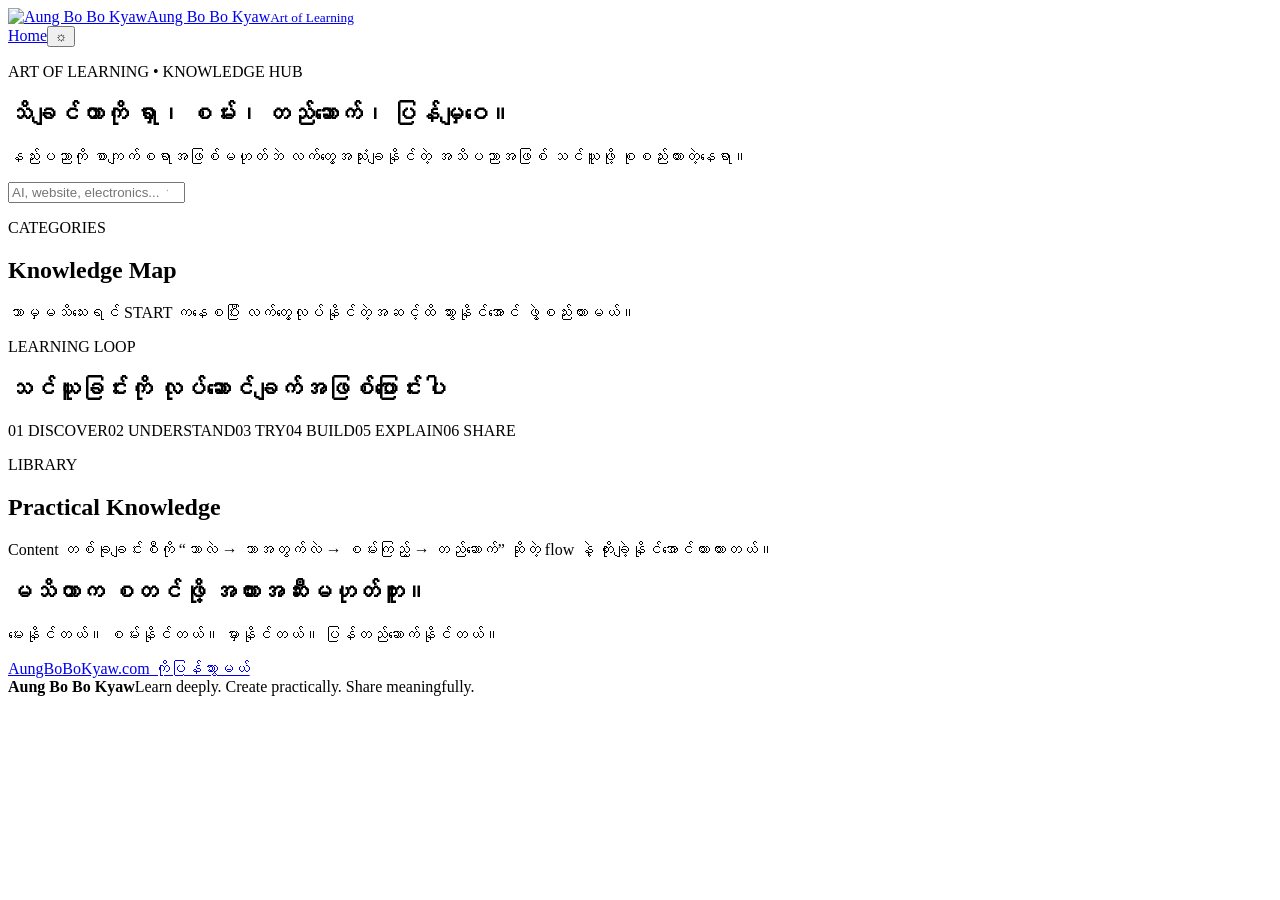
==== knowledge/index.html @ 3d87d6b7 "Phase 2: add Knowledge Hub foundation" ====
<!doctype html>
<html lang="my" data-theme="dark">
<head>
<meta charset="utf-8">
<meta name="viewport" content="width=device-width,initial-scale=1,viewport-fit=cover">
<meta name="theme-color" content="#0B1F3A">
<meta name="description" content="Aung Bo Bo Kyaw Knowledge Hub — AI, technology, web, digital skills, electronics and practical learning in Myanmar language.">
<link rel="canonical" href="https://www.aungbobokyaw.com/knowledge/">
<meta property="og:title" content="Knowledge Hub — Aung Bo Bo Kyaw">
<meta property="og:description" content="Learn, practice, build and share practical knowledge in Myanmar language.">
<meta property="og:type" content="website">
<meta property="og:url" content="https://www.aungbobokyaw.com/knowledge/">
<title>Knowledge Hub — Aung Bo Bo Kyaw</title>
<link rel="stylesheet" href="/knowledge/knowledge.css">
</head>
<body>
<header class="site-header"><nav class="nav wrap"><a class="brand" href="/"><img src="/logo.webp" alt="Aung Bo Bo Kyaw"><span>Aung Bo Bo Kyaw<small>Art of Learning</small></span></a><div class="nav-actions"><a href="/">Home</a><button id="theme" aria-label="Toggle theme">☼</button></div></nav></header>
<main>
<section class="hero wrap"><p class="eyebrow">ART OF LEARNING • KNOWLEDGE HUB</p><h1>သိချင်တာကို ရှာ၊ စမ်း၊ တည်ဆောက်၊ ပြန်မျှဝေ။</h1><p class="lead">နည်းပညာကို စာကျက်စရာအဖြစ်မဟုတ်ဘဲ လက်တွေ့အသုံးချနိုင်တဲ့ အသိပညာအဖြစ် သင်ယူဖို့ စုစည်းထားတဲ့နေရာ။</p><div class="search"><input id="search" type="search" placeholder="AI, website, electronics... ရှာပါ" aria-label="Search knowledge"><span id="count"></span></div></section>
<section class="wrap"><div class="section-head"><p class="eyebrow">CATEGORIES</p><h2>Knowledge Map</h2><p>ဘာမှမသိသေးရင် START ကနေစပြီး လက်တွေ့လုပ်နိုင်တဲ့အဆင့်ထိ သွားနိုင်အောင် ဖွဲ့စည်းထားမယ်။</p></div><div id="categories" class="category-grid"></div></section>
<section class="wrap method"><div><p class="eyebrow">LEARNING LOOP</p><h2>သင်ယူခြင်းကို လုပ်ဆောင်ချက်အဖြစ်ပြောင်းပါ</h2></div><div class="steps"><span>01 DISCOVER</span><span>02 UNDERSTAND</span><span>03 TRY</span><span>04 BUILD</span><span>05 EXPLAIN</span><span>06 SHARE</span></div></section>
<section class="wrap library"><div class="section-head"><p class="eyebrow">LIBRARY</p><h2>Practical Knowledge</h2><p>Content တစ်ခုချင်းစီကို “ဘာလဲ → ဘာအတွက်လဲ → စမ်းကြည့် → တည်ဆောက်” ဆိုတဲ့ flow နဲ့ တိုးချဲ့နိုင်အောင်ထားထားတယ်။</p></div><div id="cards" class="cards"></div></section>
<section class="wrap callout"><h2>မသိတာက စတင်ဖို့ အတားအဆီးမဟုတ်ဘူး။</h2><p>မေးနိုင်တယ်။ စမ်းနိုင်တယ်။ မှားနိုင်တယ်။ ပြန်တည်ဆောက်နိုင်တယ်။</p><a href="/" class="button">AungBoBoKyaw.com ကိုပြန်သွားမယ်</a></section>
</main>
<footer><div class="wrap footer"><strong>Aung Bo Bo Kyaw</strong><span>Learn deeply. Create practically. Share meaningfully.</span></div></footer>
<script src="/knowledge/knowledge.js"></script>
</body>
</html>
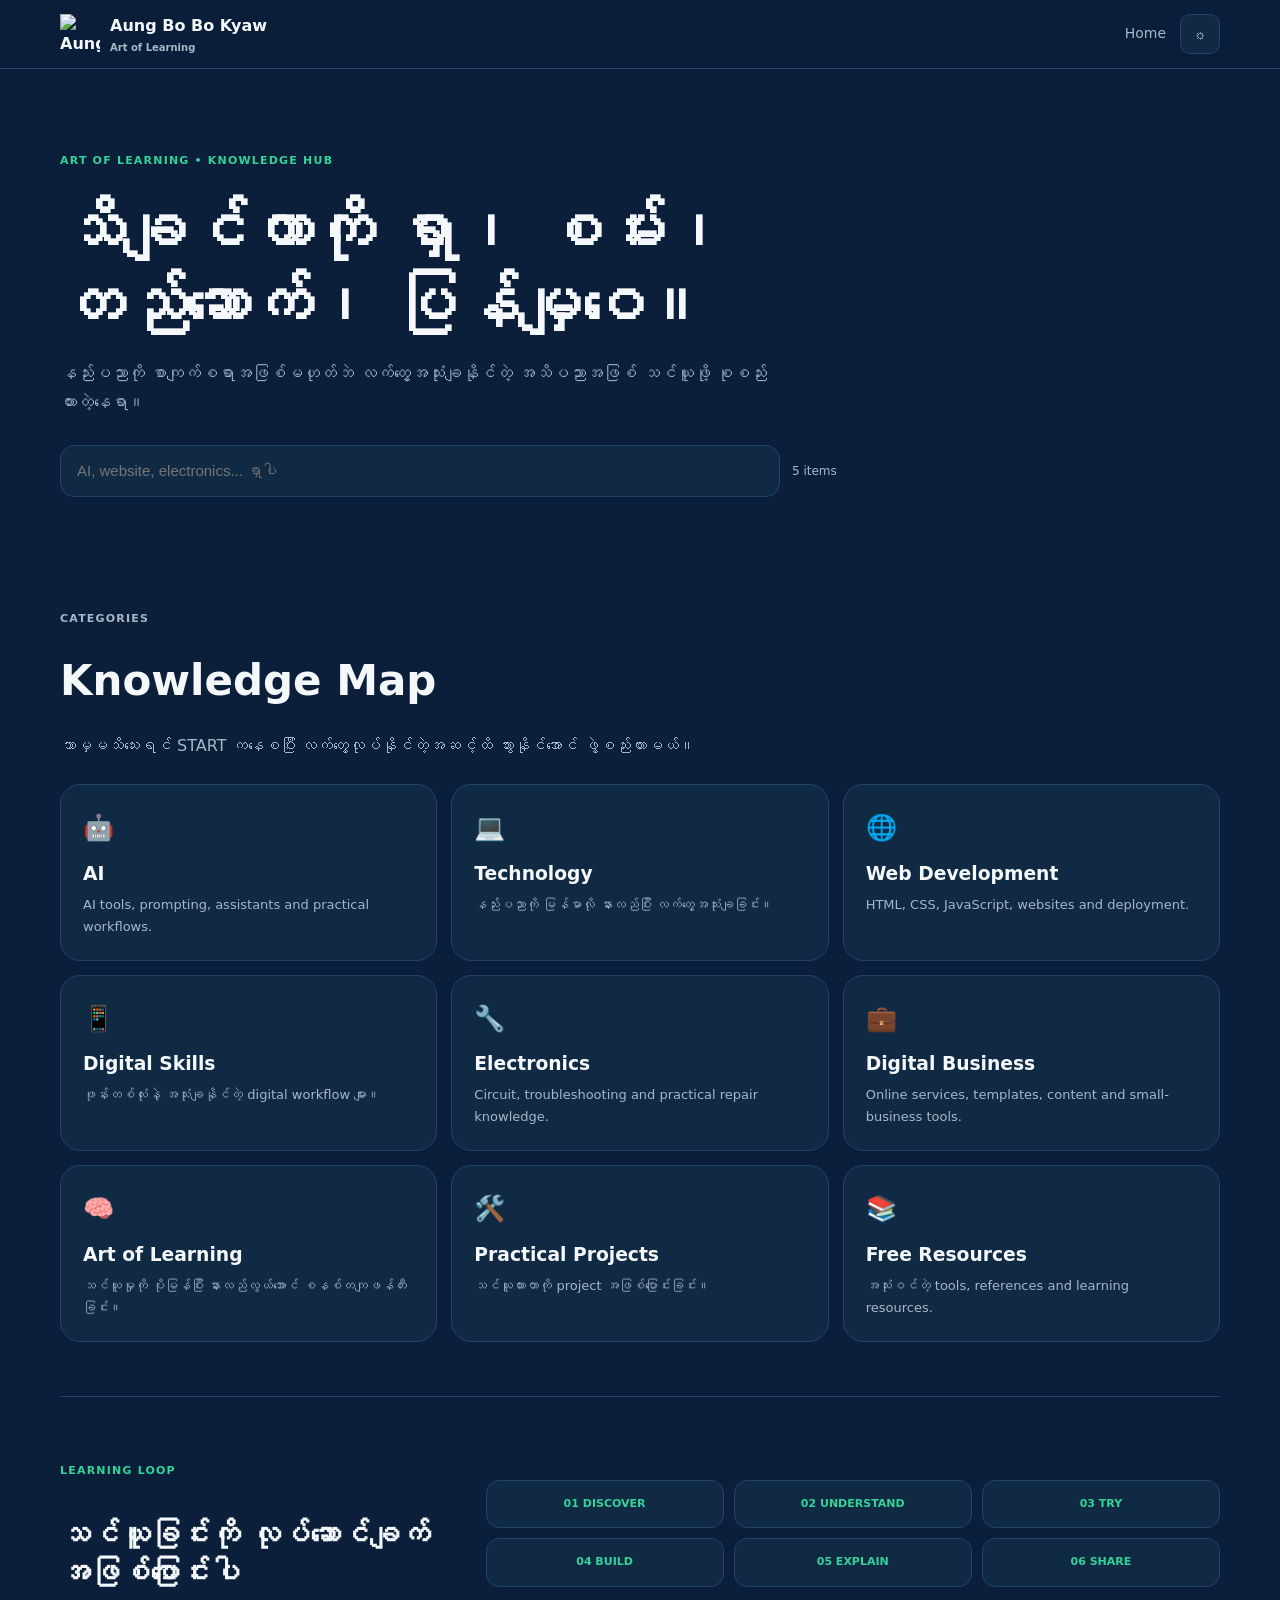
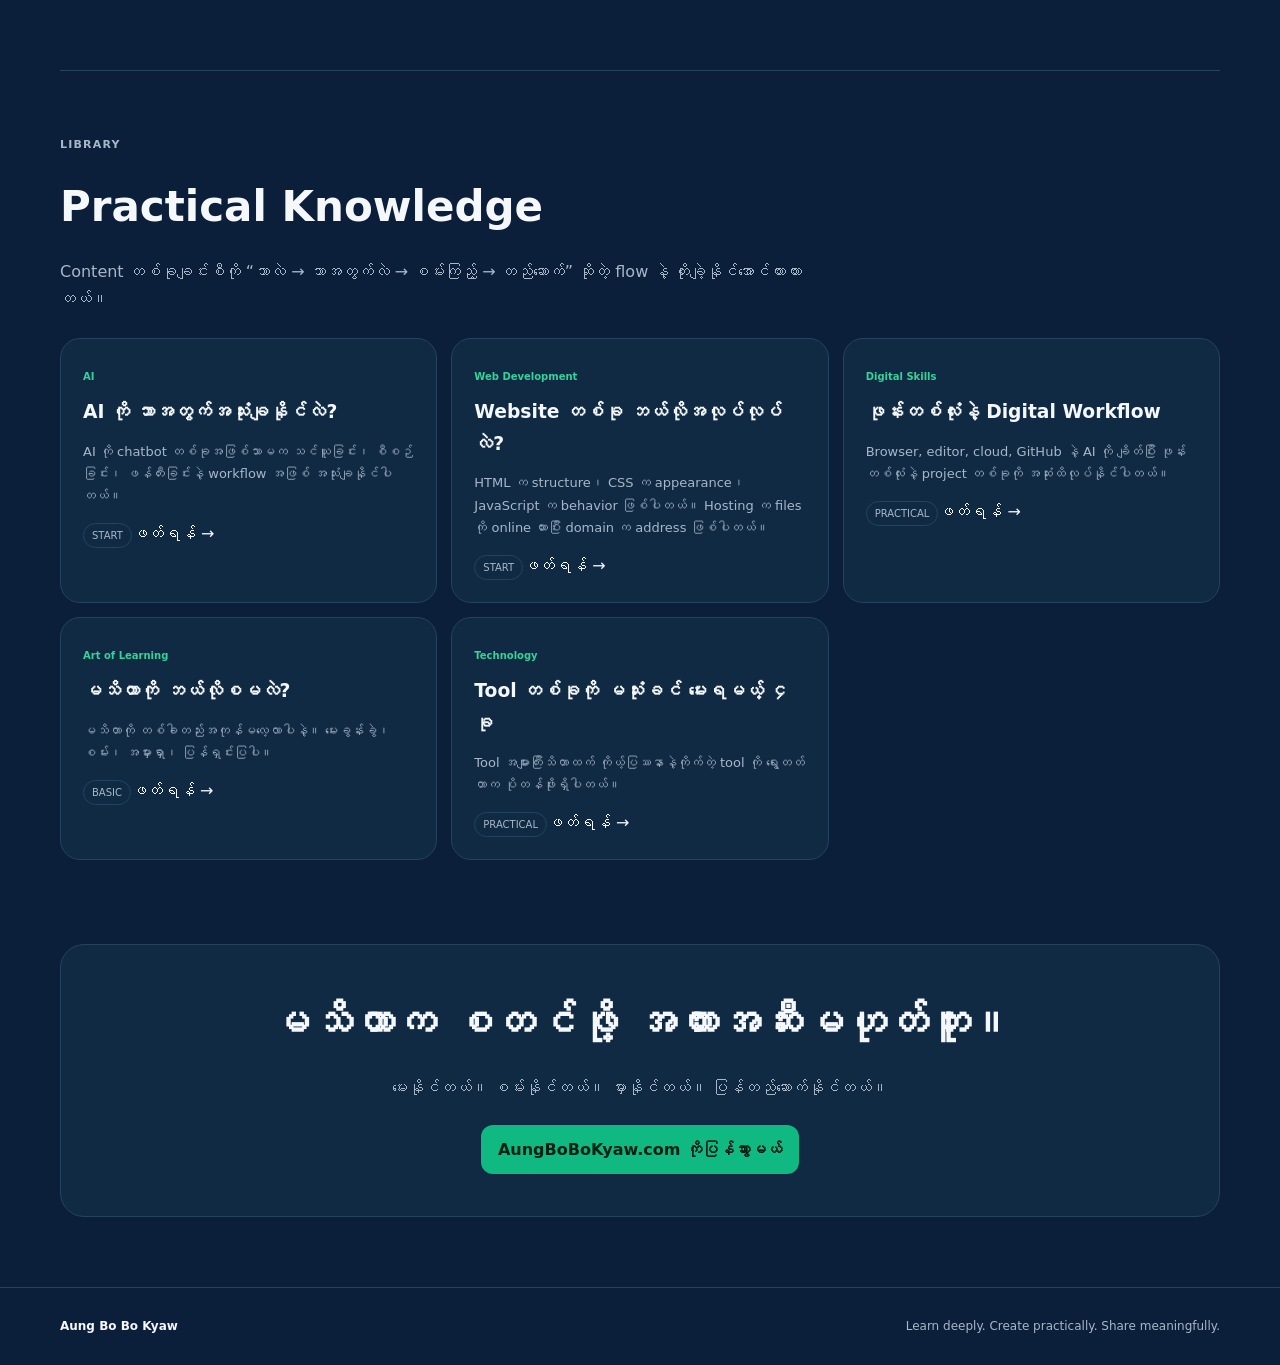
==== commit 7decdde9: "Load shared Knowledge article data" ====
--- a/knowledge/index.html
+++ b/knowledge/index.html
@@ -1,28 +1 @@
-<!doctype html>
-<html lang="my" data-theme="dark">
-<head>
-<meta charset="utf-8">
-<meta name="viewport" content="width=device-width,initial-scale=1,viewport-fit=cover">
-<meta name="theme-color" content="#0B1F3A">
-<meta name="description" content="Aung Bo Bo Kyaw Knowledge Hub — AI, technology, web, digital skills, electronics and practical learning in Myanmar language.">
-<link rel="canonical" href="https://www.aungbobokyaw.com/knowledge/">
-<meta property="og:title" content="Knowledge Hub — Aung Bo Bo Kyaw">
-<meta property="og:description" content="Learn, practice, build and share practical knowledge in Myanmar language.">
-<meta property="og:type" content="website">
-<meta property="og:url" content="https://www.aungbobokyaw.com/knowledge/">
-<title>Knowledge Hub — Aung Bo Bo Kyaw</title>
-<link rel="stylesheet" href="/knowledge/knowledge.css">
-</head>
-<body>
-<header class="site-header"><nav class="nav wrap"><a class="brand" href="/"><img src="/logo.webp" alt="Aung Bo Bo Kyaw"><span>Aung Bo Bo Kyaw<small>Art of Learning</small></span></a><div class="nav-actions"><a href="/">Home</a><button id="theme" aria-label="Toggle theme">☼</button></div></nav></header>
-<main>
-<section class="hero wrap"><p class="eyebrow">ART OF LEARNING • KNOWLEDGE HUB</p><h1>သိချင်တာကို ရှာ၊ စမ်း၊ တည်ဆောက်၊ ပြန်မျှဝေ။</h1><p class="lead">နည်းပညာကို စာကျက်စရာအဖြစ်မဟုတ်ဘဲ လက်တွေ့အသုံးချနိုင်တဲ့ အသိပညာအဖြစ် သင်ယူဖို့ စုစည်းထားတဲ့နေရာ။</p><div class="search"><input id="search" type="search" placeholder="AI, website, electronics... ရှာပါ" aria-label="Search knowledge"><span id="count"></span></div></section>
-<section class="wrap"><div class="section-head"><p class="eyebrow">CATEGORIES</p><h2>Knowledge Map</h2><p>ဘာမှမသိသေးရင် START ကနေစပြီး လက်တွေ့လုပ်နိုင်တဲ့အဆင့်ထိ သွားနိုင်အောင် ဖွဲ့စည်းထားမယ်။</p></div><div id="categories" class="category-grid"></div></section>
-<section class="wrap method"><div><p class="eyebrow">LEARNING LOOP</p><h2>သင်ယူခြင်းကို လုပ်ဆောင်ချက်အဖြစ်ပြောင်းပါ</h2></div><div class="steps"><span>01 DISCOVER</span><span>02 UNDERSTAND</span><span>03 TRY</span><span>04 BUILD</span><span>05 EXPLAIN</span><span>06 SHARE</span></div></section>
-<section class="wrap library"><div class="section-head"><p class="eyebrow">LIBRARY</p><h2>Practical Knowledge</h2><p>Content တစ်ခုချင်းစီကို “ဘာလဲ → ဘာအတွက်လဲ → စမ်းကြည့် → တည်ဆောက်” ဆိုတဲ့ flow နဲ့ တိုးချဲ့နိုင်အောင်ထားထားတယ်။</p></div><div id="cards" class="cards"></div></section>
-<section class="wrap callout"><h2>မသိတာက စတင်ဖို့ အတားအဆီးမဟုတ်ဘူး။</h2><p>မေးနိုင်တယ်။ စမ်းနိုင်တယ်။ မှားနိုင်တယ်။ ပြန်တည်ဆောက်နိုင်တယ်။</p><a href="/" class="button">AungBoBoKyaw.com ကိုပြန်သွားမယ်</a></section>
-</main>
-<footer><div class="wrap footer"><strong>Aung Bo Bo Kyaw</strong><span>Learn deeply. Create practically. Share meaningfully.</span></div></footer>
-<script src="/knowledge/knowledge.js"></script>
-</body>
-</html>
+<!doctype html><html lang="my" data-theme="dark"><head><meta charset="utf-8"><meta name="viewport" content="width=device-width,initial-scale=1,viewport-fit=cover"><meta name="theme-color" content="#0B1F3A"><meta name="description" content="Aung Bo Bo Kyaw Knowledge Hub — AI, technology, web, digital skills, electronics and practical learning in Myanmar language."><link rel="canonical" href="https://www.aungbobokyaw.com/knowledge/"><meta property="og:title" content="Knowledge Hub — Aung Bo Bo Kyaw"><meta property="og:description" content="Learn, practice, build and share practical knowledge in Myanmar language."><meta property="og:type" content="website"><meta property="og:url" content="https://www.aungbobokyaw.com/knowledge/"><title>Knowledge Hub — Aung Bo Bo Kyaw</title><link rel="stylesheet" href="/knowledge/knowledge.css"></head><body><header class="site-header"><nav class="nav wrap"><a class="brand" href="/"><img src="/logo.webp" alt="Aung Bo Bo Kyaw"><span>Aung Bo Bo Kyaw<small>Art of Learning</small></span></a><div class="nav-actions"><a href="/">Home</a><button id="theme" aria-label="Toggle theme">☼</button></div></nav></header><main><section class="hero wrap"><p class="eyebrow">ART OF LEARNING • KNOWLEDGE HUB</p><h1>သိချင်တာကို ရှာ၊ စမ်း၊ တည်ဆောက်၊ ပြန်မျှဝေ။</h1><p class="lead">နည်းပညာကို စာကျက်စရာအဖြစ်မဟုတ်ဘဲ လက်တွေ့အသုံးချနိုင်တဲ့ အသိပညာအဖြစ် သင်ယူဖို့ စုစည်းထားတဲ့နေရာ။</p><div class="search"><input id="search" type="search" placeholder="AI, website, electronics... ရှာပါ" aria-label="Search knowledge"><span id="count"></span></div></section><section class="wrap"><div class="section-head"><p class="eyebrow">CATEGORIES</p><h2>Knowledge Map</h2><p>ဘာမှမသိသေးရင် START ကနေစပြီး လက်တွေ့လုပ်နိုင်တဲ့အဆင့်ထိ သွားနိုင်အောင် ဖွဲ့စည်းထားမယ်။</p></div><div id="categories" class="category-grid"></div></section><section class="wrap method"><div><p class="eyebrow">LEARNING LOOP</p><h2>သင်ယူခြင်းကို လုပ်ဆောင်ချက်အဖြစ်ပြောင်းပါ</h2></div><div class="steps"><span>01 DISCOVER</span><span>02 UNDERSTAND</span><span>03 TRY</span><span>04 BUILD</span><span>05 EXPLAIN</span><span>06 SHARE</span></div></section><section class="wrap library"><div class="section-head"><p class="eyebrow">LIBRARY</p><h2>Practical Knowledge</h2><p>Content တစ်ခုချင်းစီကို “ဘာလဲ → ဘာအတွက်လဲ → စမ်းကြည့် → တည်ဆောက်” ဆိုတဲ့ flow နဲ့ တိုးချဲ့နိုင်အောင်ထားထားတယ်။</p></div><div id="cards" class="cards"></div></section><section class="wrap callout"><h2>မသိတာက စတင်ဖို့ အတားအဆီးမဟုတ်ဘူး။</h2><p>မေးနိုင်တယ်။ စမ်းနိုင်တယ်။ မှားနိုင်တယ်။ ပြန်တည်ဆောက်နိုင်တယ်။</p><a href="/" class="button">AungBoBoKyaw.com ကိုပြန်သွားမယ်</a></section></main><footer><div class="wrap footer"><strong>Aung Bo Bo Kyaw</strong><span>Learn deeply. Create practically. Share meaningfully.</span></div></footer><script src="/knowledge/articles.js"></script><script src="/knowledge/knowledge.js"></script></body></html>
--- a/knowledge/knowledge.css
+++ b/knowledge/knowledge.css
@@ -0,0 +1,2 @@
+:root{--bg:#0B1F3A;--surface:#102A44;--surface2:#0D243D;--text:#F5F8FB;--muted:#A8B7C7;--accent:#10B981;--line:#24435E;--max:1160px}*{box-sizing:border-box}html{scroll-behavior:smooth}body{margin:0;background:var(--bg);color:var(--text);font-family:Inter,"Noto Sans Myanmar","Myanmar Text",system-ui,sans-serif;line-height:1.7}.wrap{width:min(calc(100% - 28px),var(--max));margin:auto}a{color:inherit;text-decoration:none}.site-header{position:sticky;top:0;z-index:10;background:rgba(11,31,58,.94);backdrop-filter:blur(12px);border-bottom:1px solid var(--line)}.nav{height:68px;display:flex;align-items:center;justify-content:space-between}.brand{display:flex;align-items:center;gap:10px;font-weight:850}.brand img{width:40px;height:40px;object-fit:contain}.brand small{display:block;color:var(--muted);font-size:10px;font-weight:600}.nav-actions{display:flex;gap:14px;align-items:center;color:var(--muted);font-size:14px}.nav-actions button{border:1px solid var(--line);background:var(--surface);color:var(--text);border-radius:10px;width:40px;height:40px}.hero{padding:72px 0 48px}.eyebrow{display:inline-block;color:#34D399;font-size:11px;font-weight:900;letter-spacing:1.2px}.hero h1{font-size:clamp(34px,6vw,64px);line-height:1.16;letter-spacing:-1.5px;max-width:820px;margin:12px 0}.lead{color:var(--muted);font-size:17px;max-width:720px}.search{margin-top:28px;display:flex;align-items:center;gap:12px}.search input{width:min(720px,100%);height:52px;border:1px solid var(--line);border-radius:14px;background:var(--surface);color:var(--text);padding:0 16px;font-size:15px;outline:none}.search input:focus{border-color:var(--accent)}#count{color:var(--muted);font-size:12px}.section-head{max-width:760px;margin-bottom:25px}.section-head h2{font-size:clamp(27px,4vw,42px);margin:5px 0}.section-head p{color:var(--muted)}section{padding:54px 0}.category-grid{display:grid;grid-template-columns:repeat(3,1fr);gap:14px}.category{background:var(--surface);border:1px solid var(--line);border-radius:20px;padding:22px;transition:.2s}.category:hover{transform:translateY(-3px);border-color:rgba(16,185,129,.55)}.category .icon{font-size:25px}.category h3{margin:8px 0 4px}.category p{margin:0;color:var(--muted);font-size:13px}.method{display:grid;grid-template-columns:.7fr 1.3fr;gap:30px;align-items:center;border-top:1px solid var(--line);border-bottom:1px solid var(--line)}.method h2{font-size:30px;line-height:1.25}.steps{display:grid;grid-template-columns:repeat(3,1fr);gap:10px}.steps span{border:1px solid var(--line);background:var(--surface);border-radius:13px;padding:14px;text-align:center;font-size:11px;font-weight:900;color:#34D399}.cards{display:grid;grid-template-columns:repeat(3,1fr);gap:14px}.card{border:1px solid var(--line);background:var(--surface);border-radius:20px;padding:22px}.card h3{margin:8px 0}.card p{color:var(--muted);font-size:13px}.tag{font-size:10px;color:#34D399;font-weight:900}.card .level{display:inline-block;border:1px solid var(--line);border-radius:999px;padding:3px 8px;color:var(--muted);font-size:10px}.callout{margin:30px auto 70px;text-align:center;background:var(--surface);border:1px solid var(--line);border-radius:24px;padding:42px 20px}.callout h2{font-size:clamp(27px,4vw,42px);margin:0}.callout p{color:var(--muted)}.button{display:inline-flex;background:var(--accent);color:#032016;font-weight:900;padding:11px 17px;border-radius:12px;margin-top:8px}footer{border-top:1px solid var(--line);padding:28px 0;color:var(--muted);font-size:12px}.footer{display:flex;justify-content:space-between;gap:12px}.footer strong{color:var(--text)}@media(max-width:760px){.category-grid,.cards{grid-template-columns:1fr}.method{grid-template-columns:1fr}.steps{grid-template-columns:repeat(2,1fr)}.hero{padding-top:48px}.footer{display:block}.footer span{display:block;margin-top:5px}}@media(prefers-reduced-motion:reduce){html{scroll-behavior:auto}}
+[data-theme=light]{--bg:#F7FAFC;--surface:#fff;--surface2:#EEF5F4;--text:#102033;--muted:#536477;--line:#DBE5EB}.light{background:var(--bg)}
